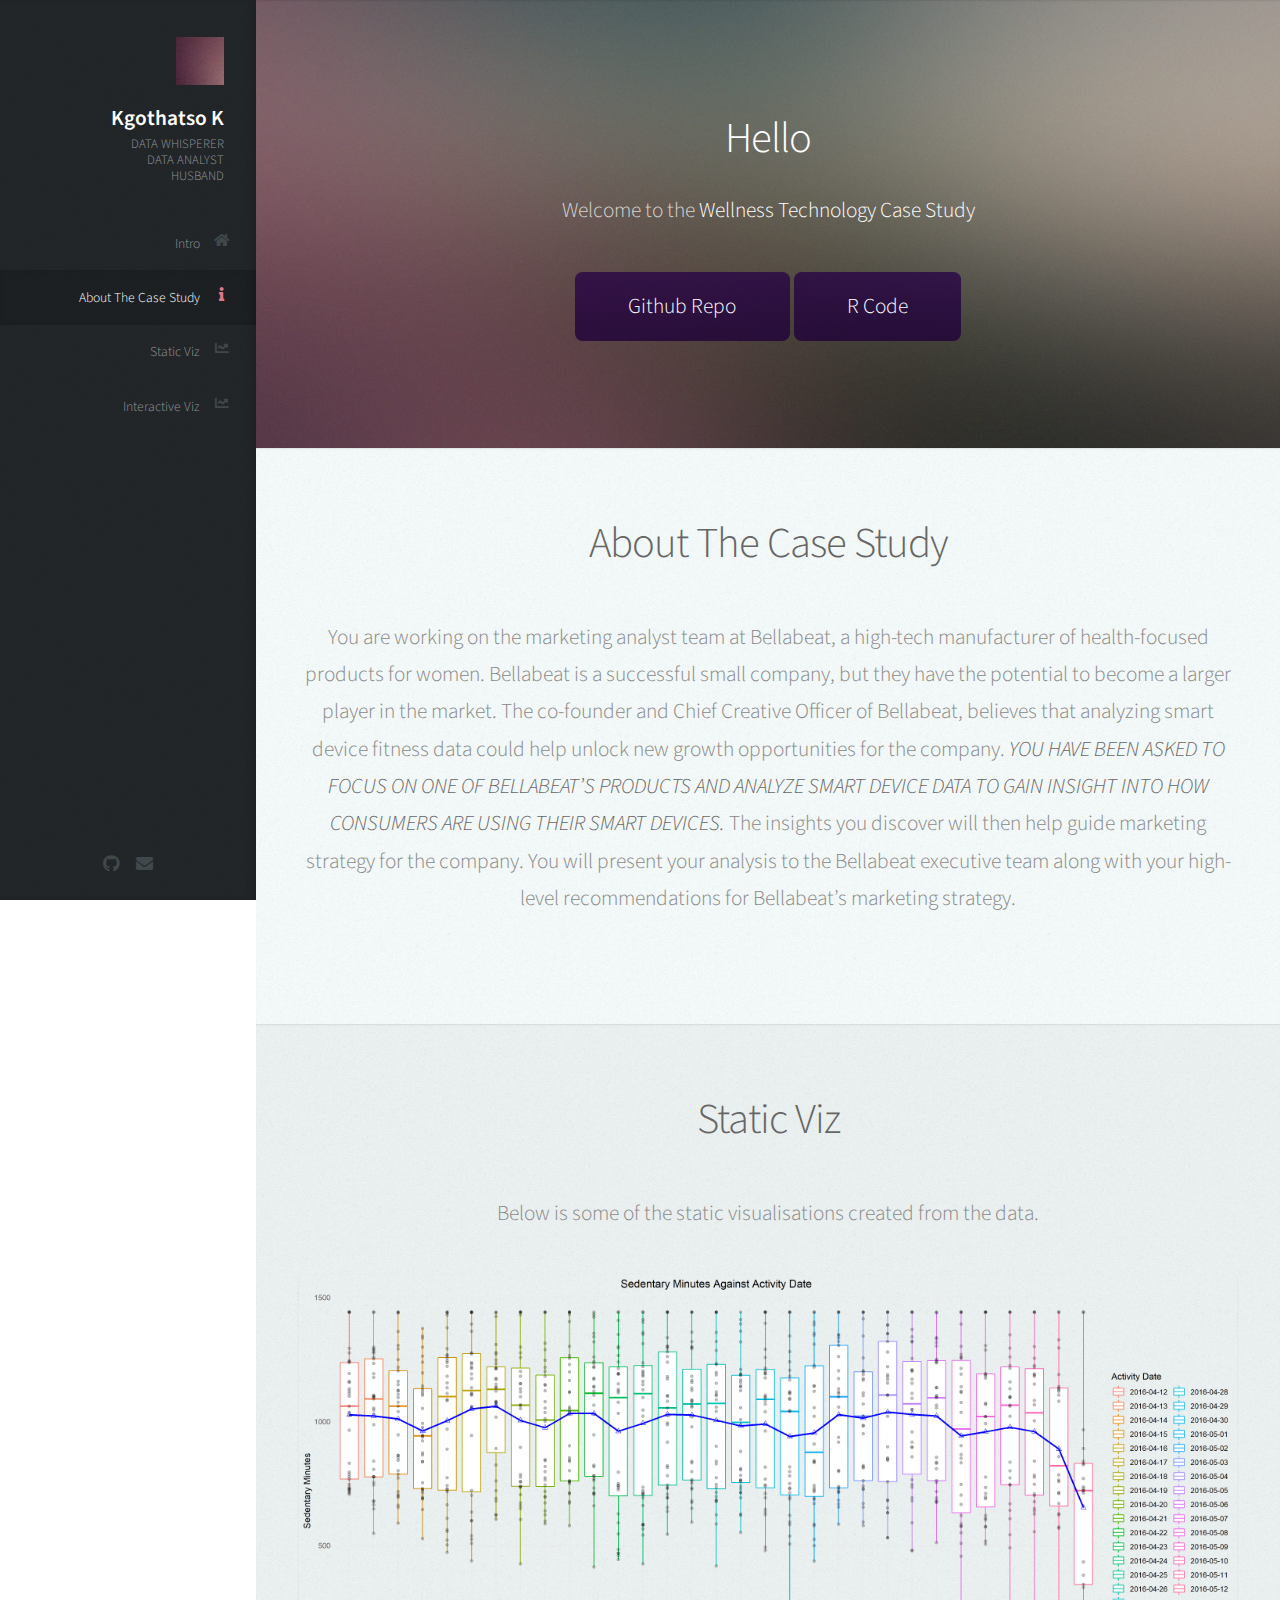
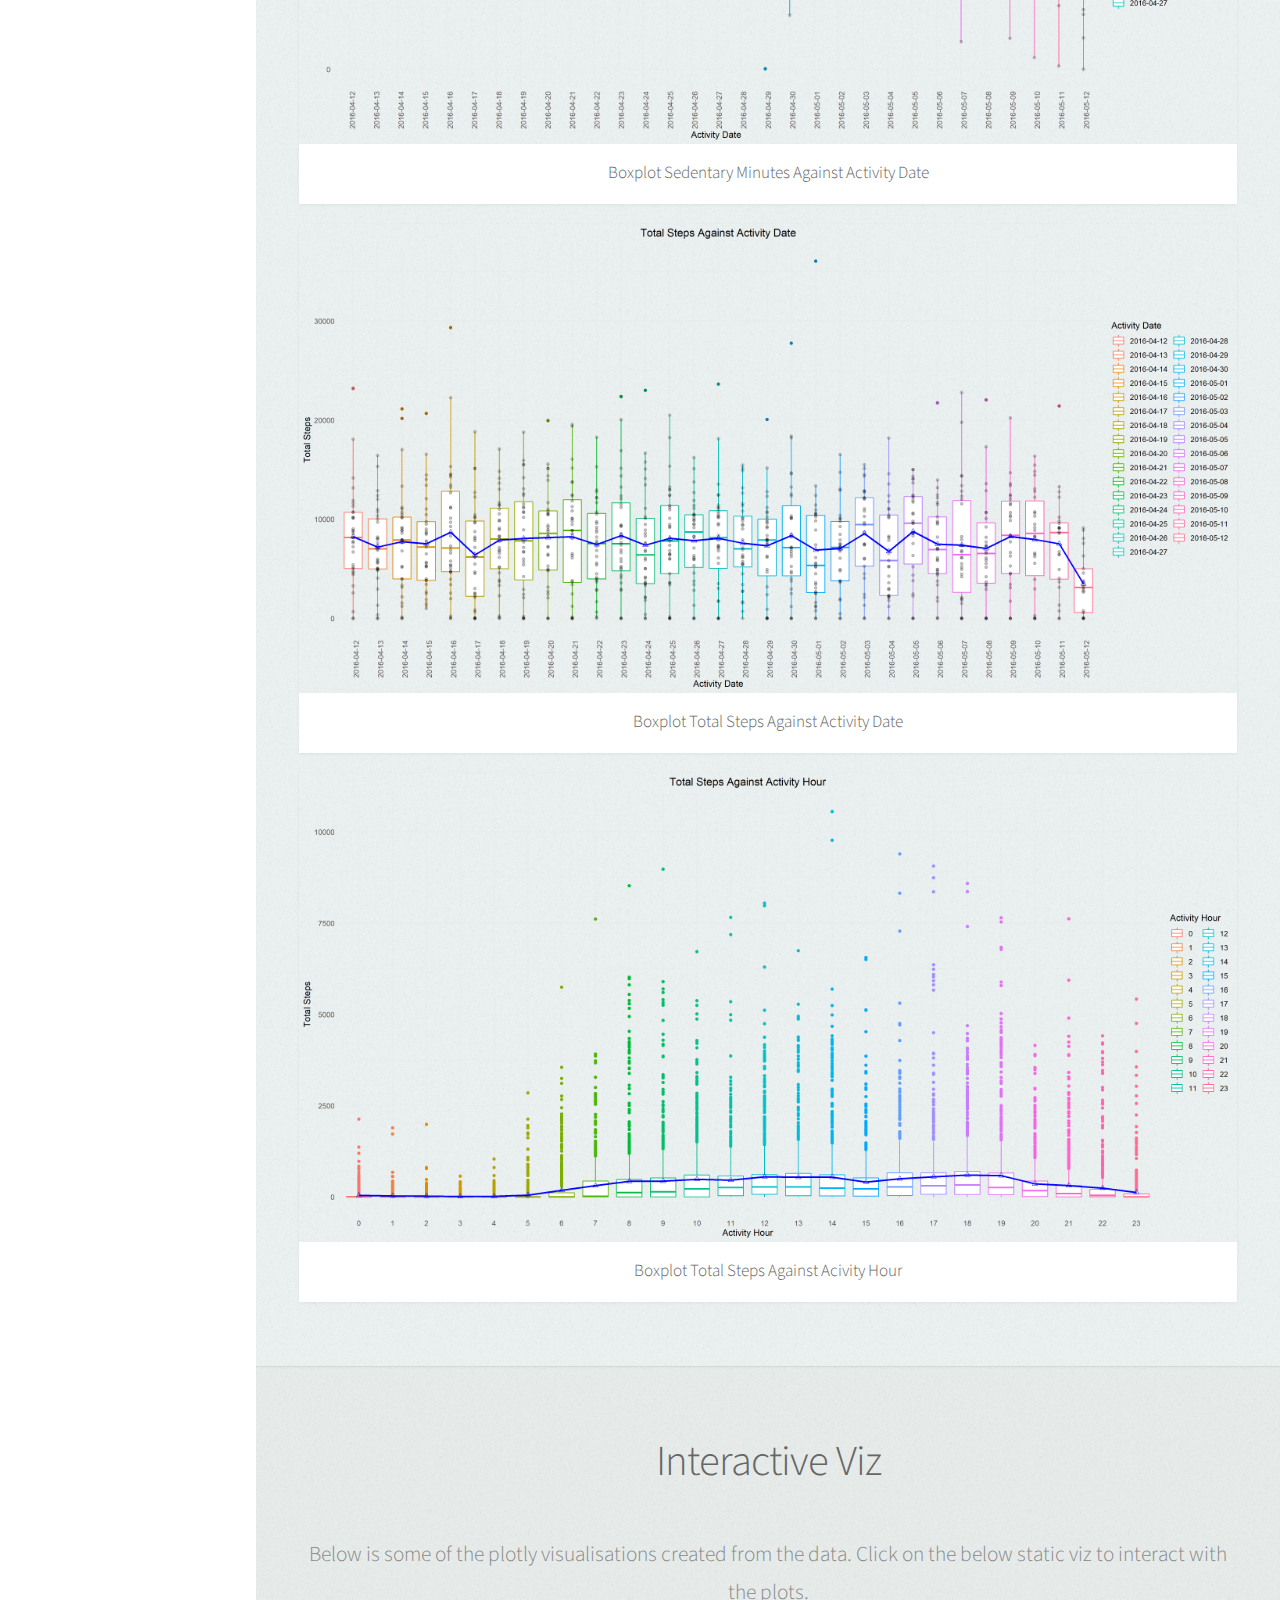
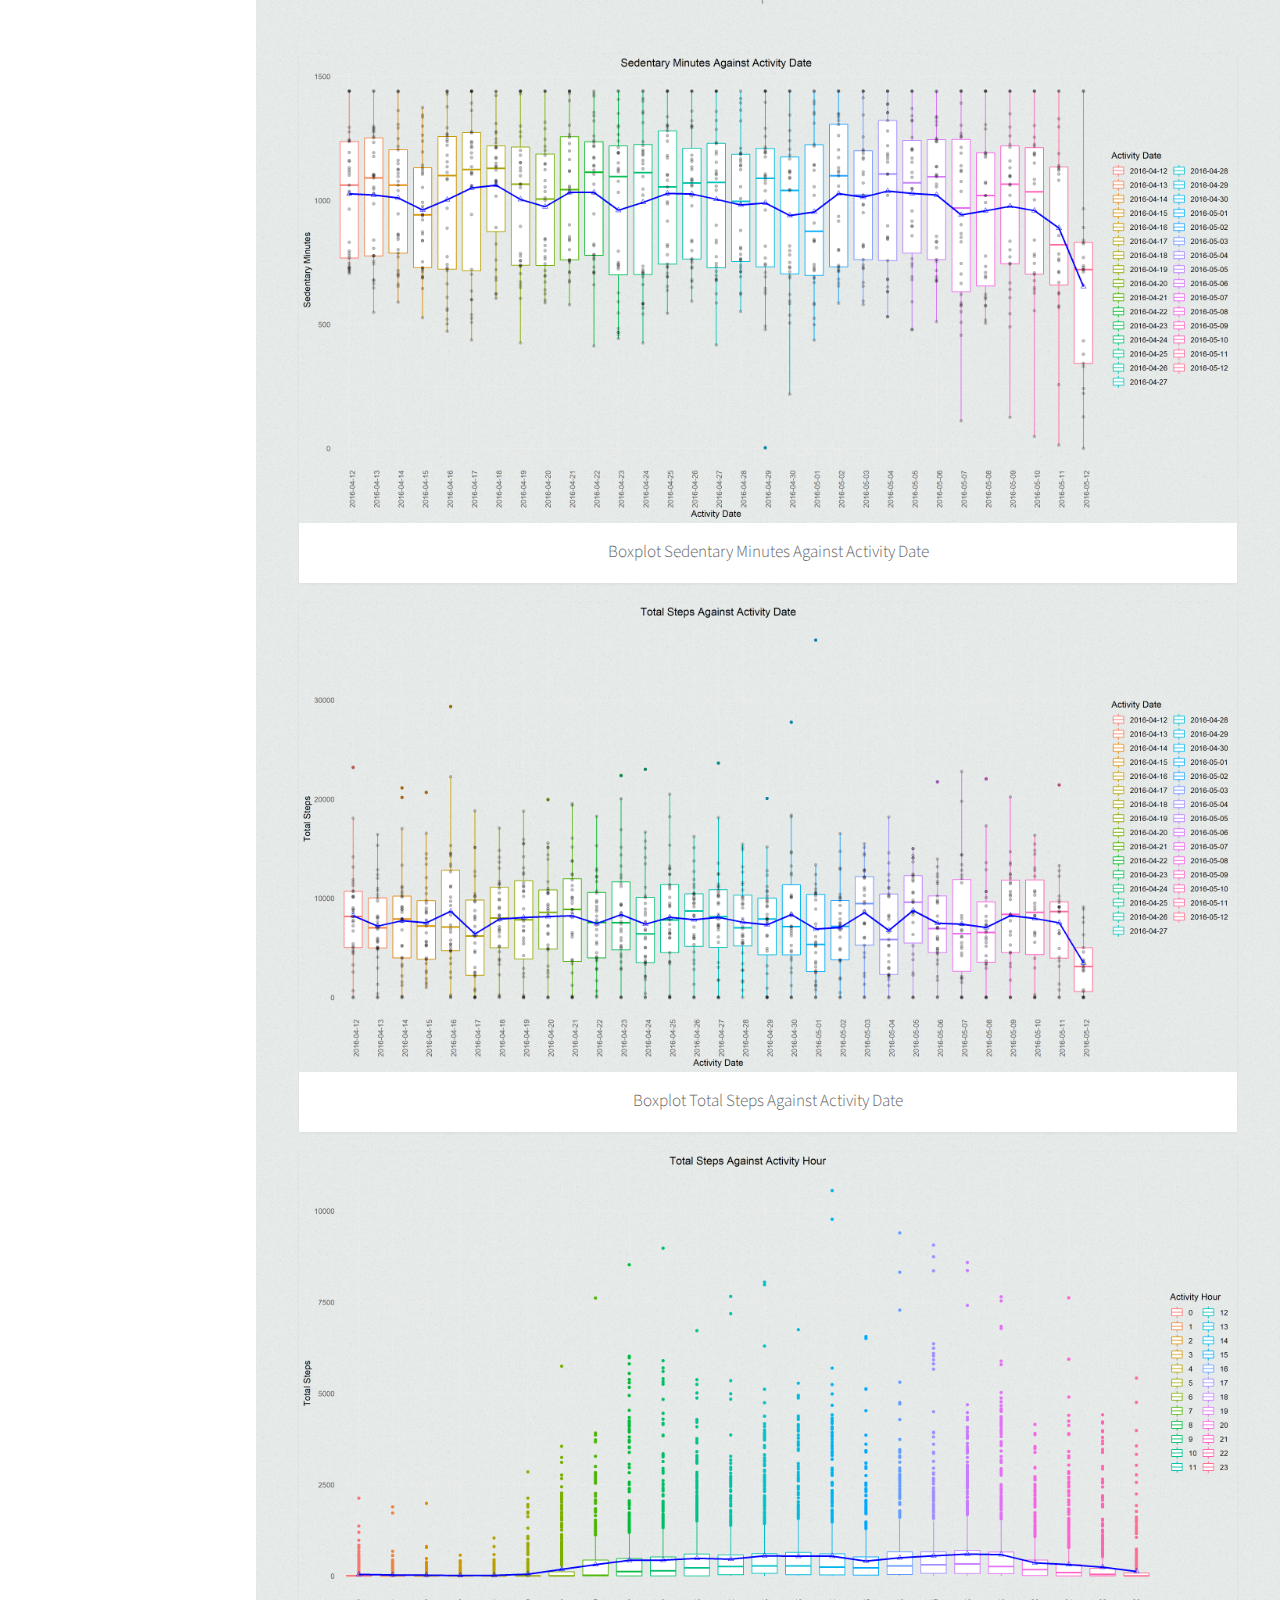
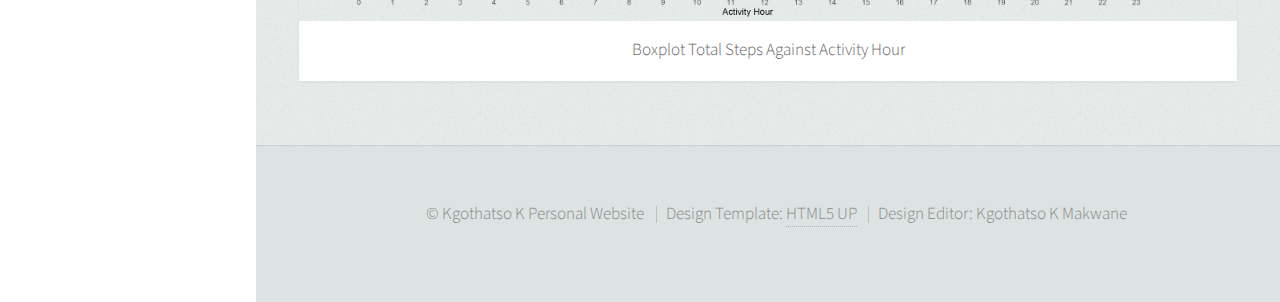
==== wellness_technology.html @ f24b01c1 "Add files via upload" ====
<!DOCTYPE HTML>

<html>
	<head>
		<title>
			Kgothatso K Wellness Technology
		</title>
		<meta charset="utf-8" />
		<meta name="viewport" content="width=device-width, initial-scale=1, user-scalable=no" />
		<link rel="stylesheet" href="assets/css/main.css" />
	</head>
	<body class="is-preload">

		<!-- Header -->
			<div id="header">

				<div class="top">

					<!-- Logo -->
						<div id="logo">
							<span class="image avatar48">
								<img src="images/avatar.jpg" alt="" />
							</span>
							<a href="index.html">
								<h1 id="title">
									Kgothatso K
								</h1>
								<p>
									DATA WHISPERER
									<br />
									DATA ANALYST
									<br />
									HUSBAND
								</p>
							</a>
						</div>

					<!-- Nav -->
						<nav id="nav">
							<ul>
								<li>
									<a href="#top" id="top-link">
										<span class="icon solid fa-home">
											Intro
										</span>
									</a>
								</li>
								<li>
									<a href="#about" id="about-link">
										<span class="icon solid fa-info">
											About The Case Study
										</span>
									</a>
								</li>
								<li>
									<a href="#stat_viz" id="viz1-link">
										<span class="icon solid fa-chart-line">
											Static Viz
										</span>
									</a>
								</li>
								<li>
									<a href="#inter_viz" id="viz2-link">
										<span class="icon solid fa-chart-line">
											Interactive Viz
										</span>
									</a>
								</li>
							</ul>
						</nav>

				</div>

				<div class="bottom">

					<!-- Social Icons -->
						<ul class="icons">
							<li>
								<a href="https://github.com/Kgothatso-K" class="icon brands fa-github">
									<span class="label">
										Github
									</span>
								</a>
							</li>
							<li>
								<a href="mailto:kkmakwane@gmail.com" class="icon solid fa-envelope">
									<span class="label">
										Email
									</span>
								</a>
							</li>
						</ul>

				</div>

			</div>

		<!-- Main -->
			<div id="main">

				<!-- Intro -->
					<section id="top" class="one dark cover">
						<div class="container">

							<header>
								<h2 class="alt">
									<strong>
										Hello
									</strong>
								</h2>
								<p>
									Welcome to the  
									<strong>
										Wellness Technology Case Study
									</strong>
								</p>
							</header>

							<footer>
								<a href="https://github.com/Kgothatso-K/Case-Study-Wellness-Technology" class="button scrolly">
									Github Repo
								</a>
								<a href="https://github.com/Kgothatso-K/Case-Study-Wellness-Technology/blob/main/Wellness%20Technology%20Code.md" class="button scrolly">
									R Code
								</a>
							</footer>

						</div>
					</section>

				<!-- About -->
				<section id="about" class="two">
					<div class="container">

						<header>
							<h2>
								About The Case Study
							</h2>
						</header>

						<p>
							You are working on the marketing analyst team at Bellabeat, a high-tech manufacturer of health-focused products for women. 
							Bellabeat is a successful small company, but they have the potential to become a larger player in the market. 
							The co-founder and Chief Creative Officer of Bellabeat, believes that analyzing smart device fitness data could help unlock new 
							growth opportunities for the company. <b><i>YOU HAVE BEEN ASKED TO FOCUS ON ONE OF BELLABEAT’S PRODUCTS AND ANALYZE SMART DEVICE 
								DATA TO GAIN INSIGHT INTO HOW CONSUMERS ARE USING THEIR SMART DEVICES.</i></b> 
							The insights you discover will then help guide marketing strategy for the company. 
							You will present your analysis to the Bellabeat executive team along with your high-level recommendations for Bellabeat’s 
							marketing strategy.
						</p>

					</div>
				</section>	

				<!-- Static Visualisations -->
					<section id="stat_viz" class="three">
						<div class="container">

							<header>
								<h2>
									Static Viz
								</h2>
							</header>

							<p>
								Below is some of the static visualisations created from the data. 
							</p>

							<div class="list">
								
								<article class="item">
									<a href="https://github.com/Kgothatso-K/Case-Study-Wellness-Technology/blob/main/Boxplot%20Sedentary%20Minutes%20Against%20Acivity%20Date.png" class="image fit">
										<img src="images\wellness_technology\Boxplot Sedentary Minutes Against Acivity Date.png" alt="" />
									</a>
									<header>
										<h3>
											Boxplot Sedentary Minutes Against Activity Date
										</h3>
									</header>
								</article>
								<article class="item">
									<a href="https://github.com/Kgothatso-K/Case-Study-Wellness-Technology/blob/main/Boxplot%20Total%20Steps%20Against%20Acivity%20Date.png" class="image fit">
										<img src="images\wellness_technology\Boxplot Total Steps Against Acivity Date.png" alt="" />
									</a>
									<header>
										<h3>
											Boxplot Total Steps Against Activity Date
										</h3>
									</header>
								</article>
								<article class="item">
									<a href="https://github.com/Kgothatso-K/Case-Study-Wellness-Technology/blob/main/Boxplot%20Total%20Steps%20Against%20Acivity%20Hour.png" class="image fit">
									<img src="images\wellness_technology\Boxplot Total Steps Against Acivity Hour.png" alt="" />
									</a>
									<header>
										<h3>
											Boxplot Total Steps Against Acivity Hour
										</h3>
									</header>
								</article>
							</div>
						</div>
					</section>

				<!-- Interactive Visualisations -->
					<section id="inter_viz" class="four">
						<div class="container">

							<header>
								<h2>
									Interactive Viz
								</h2>
							</header>

							<p>
								Below is some of the plotly visualisations created from the data. Click on the below static viz to interact with the plots.
							</p>

							<div class="list">
								<article class="item">
									<a href="images\wellness_technology\Boxplot Sedentary Minutes Against Activity Date.html" class="image fit">
										<img src="images\wellness_technology\Boxplot Sedentary Minutes Against Acivity Date.png" alt="" />
									</a>
									<header>
										<h3>
											Boxplot Sedentary Minutes Against Activity Date
										</h3>
									</header>
								</article>
								<article class="item">
									<a href="images\wellness_technology\Boxplot Total Steps Against Activity Date.html" class="image fit">
										<img src="images\wellness_technology\Boxplot Total Steps Against Acivity Date.png" alt="" />
									</a>
									<header>
										<h3>
											Boxplot Total Steps Against Activity Date
										</h3>
									</header>
								</article>
								<article class="item">
									<a href="images\wellness_technology\Boxplot Total Steps Against Activity Hour.html" class="image fit">
										<img src="images\wellness_technology\Boxplot Total Steps Against Acivity Hour.png" alt="" />
									</a>
									<header>
										<h3>
											Boxplot Total Steps Against Activity Hour
										</h3>
									</header>
								</article>
							</div>
						</div>
					</section>
			</div>

		<!-- Footer -->
			<div id="footer">

				<!-- Copyright -->
					<ul class="copyright">
						<li>
							&copy; Kgothatso K Personal Website
						</li>
						<li>
							Design Template: 
							<a href="https://html5up.net">HTML5 UP
							</a>
						</li>
						<li>
							Design Editor: Kgothatso K Makwane
						</li>
					</ul>

			</div>

		<!-- Scripts -->
			<script src="assets/js/jquery.min.js"></script>
			<script src="assets/js/jquery.scrolly.min.js"></script>
			<script src="assets/js/jquery.scrollex.min.js"></script>
			<script src="assets/js/browser.min.js"></script>
			<script src="assets/js/breakpoints.min.js"></script>
			<script src="assets/js/util.js"></script>
			<script src="assets/js/main.js"></script>

	</body>
</html>
---- assets/css/main.css ----
@import url("fontawesome-all.min.css");
@import url("https://fonts.googleapis.com/css?family=Source+Sans+Pro:300,300italic,400,600");

/*
	Prologue by HTML5 UP
	html5up.net | @ajlkn
	Free for personal and commercial use under the CCA 3.0 license (html5up.net/license)
*/

html, body, div, span, applet, object,
iframe, h1, h2, h3, h4, h5, h6, p, blockquote,
pre, a, abbr, acronym, address, big, cite,
code, del, dfn, em, img, ins, kbd, q, s, samp,
small, strike, strong, sub, sup, tt, var, b,
u, i, center, dl, dt, dd, ol, ul, li, fieldset,
form, label, legend, table, caption, tbody,
tfoot, thead, tr, th, td, article, aside,
canvas, details, embed, figure, figcaption,
footer, header, hgroup, menu, nav, output, ruby,
section, summary, time, mark, audio, video {
	margin: 0;
	padding: 0;
	border: 0;
	font-size: 100%;
	font: inherit;
	vertical-align: baseline;}

article, aside, details, figcaption, figure,
footer, header, hgroup, menu, nav, section {
	display: block;}

body {
	line-height: 1;
}

ol, ul {
	list-style: none;
}

blockquote, q {
	quotes: none;
}

	blockquote:before, blockquote:after, q:before, q:after {
		content: '';
		content: none;
	}

table {
	border-collapse: collapse;
	border-spacing: 0;
}

body {
	-webkit-text-size-adjust: none;
}

mark {
	background-color: transparent;
	color: inherit;
}

input::-moz-focus-inner {
	border: 0;
	padding: 0;
}

input, select, textarea {
	-moz-appearance: none;
	-webkit-appearance: none;
	-ms-appearance: none;
	appearance: none;
}

/* Basic */

	html {
		box-sizing: border-box;
	}

	*, *:before, *:after {
		box-sizing: inherit;
	}

	body {
		background: #fff;
		font-family: 'Source Sans Pro', sans-serif;
		font-size: 19pt;
		font-weight: 300;
		line-height: 1.75em;
		color: #888;
	}

		body.is-preload *, body.is-preload *:before, body.is-preload *:after {
			-moz-animation: none !important;
			-webkit-animation: none !important;
			-ms-animation: none !important;
			animation: none !important;
			-moz-transition: none !important;
			-webkit-transition: none !important;
			-ms-transition: none !important;
			transition: none !important;
		}

	input, textarea, select {
		font-family: 'Source Sans Pro', sans-serif;
		font-size: 19pt;
		font-weight: 300;
		line-height: 1.75em;
		color: #888;
	}

	h1, h2, h3, h4, h5, h6 {
		font-weight: 300;
		color: #666;
		line-height: 1.5em;
	}

	h1 a, h2 a, h3 a, h4 a, h5 a, h6 a {
		color: inherit;
		text-decoration: none;
	}

		h1 a strong, h2 a strong, h3 a strong, h4 a strong, h5 a strong, h6 a strong {
			color: #333;
		}

	h2 {
		font-size: 2em;
		letter-spacing: -1px;
	}

		h2.alt {
			color: #888;
		}

			h2.alt strong {
				color: #666;
			}

	h3 {
		font-size: 1.5em;
	}

	header {
		margin: 0 0 2em 0;
	}

		header > p {
			margin: 1em 0 0 0;
		}

	footer {
		margin: 2em 0 0 0;
	}

	strong, b {
		font-weight: 300;
		color: #666;
	}

	em, i {
		font-style: italic;
	}

	a {
		text-decoration: none;
		color: inherit;
		border-bottom: dotted 1px rgba(128, 128, 128, 0.5);
		-moz-transition: color 0.35s ease-in-out, border-bottom-color 0.35s ease-in-out;
		-webkit-transition: color 0.35s ease-in-out, border-bottom-color 0.35s ease-in-out;
		-ms-transition: color 0.35s ease-in-out, border-bottom-color 0.35s ease-in-out;
		transition: color 0.35s ease-in-out, border-bottom-color 0.35s ease-in-out;
		outline: 0;
	}

		a:hover {
			color: #E27689;
			border-bottom-color: rgba(255, 255, 255, 0);
		}

	sub {
		position: relative;
		top: 0.5em;
		font-size: 0.8em;
	}

	sup {
		position: relative;
		top: -0.5em;
		font-size: 0.8em;
	}

	hr {
		border: 0;
		border-top: solid 1px #ddd;
	}

	blockquote {
		border-left: solid 0.5em #ddd;
		padding: 1em 0 1em 2em;
		font-style: italic;
	}

	p, ul, ol, dl, table {
		margin-bottom: 2em;
	}

	br.clear {
		clear: both;
	}

/* Container */

	.container {
		margin: 0 auto;
		max-width: 100%;
		width: 1400px;
	}

		@media screen and (min-width: 961px) and (max-width: 1880px) {

			.container {
				width: 1200px;
			}

		}

		@media screen and (min-width: 961px) and (max-width: 1620px) {

			.container {
				width: 960px;
			}

		}

		@media screen and (min-width: 961px) and (max-width: 1320px) {

			.container {
				width: 100%;
			}

		}

		@media screen and (max-width: 960px) {

			.container {
				width: 100%;
			}

		}

		@media screen and (max-width: 736px) {

			.container {
				width: 100%;
			}

		}

/* Row */

	.row {
		display: flex;
		flex-wrap: wrap;
		box-sizing: border-box;
		align-items: stretch;
	}

		.row > * {
			box-sizing: border-box;
		}

		.row.gtr-uniform > * > :last-child {
			margin-bottom: 0;
		}

		.row.aln-left {
			justify-content: flex-start;
		}

		.row.aln-center {
			justify-content: center;
		}

		.row.aln-right {
			justify-content: flex-end;
		}

		.row.aln-top {
			align-items: flex-start;
		}

		.row.aln-middle {
			align-items: center;
		}

		.row.aln-bottom {
			align-items: flex-end;
		}

		.row > .imp {
			order: -1;
		}

		.row > .col-1 {
			width: 8.33333%;
		}

		.row > .off-1 {
			margin-left: 8.33333%;
		}

		.row > .col-2 {
			width: 16.66667%;
		}

		.row > .off-2 {
			margin-left: 16.66667%;
		}

		.row > .col-3 {
			width: 25%;
		}

		.row > .off-3 {
			margin-left: 25%;
		}

		.row > .col-4 {
			width: 33.33333%;
		}

		.row > .off-4 {
			margin-left: 33.33333%;
		}

		.row > .col-5 {
			width: 41.66667%;
		}

		.row > .off-5 {
			margin-left: 41.66667%;
		}

		.row > .col-6 {
			width: 50%;
		}

		.row > .off-6 {
			margin-left: 50%;
		}

		.row > .col-7 {
			width: 58.33333%;
		}

		.row > .off-7 {
			margin-left: 58.33333%;
		}

		.row > .col-8 {
			width: 66.66667%;
		}

		.row > .off-8 {
			margin-left: 66.66667%;
		}

		.row > .col-9 {
			width: 75%;
		}

		.row > .off-9 {
			margin-left: 75%;
		}

		.row > .col-10 {
			width: 83.33333%;
		}

		.row > .off-10 {
			margin-left: 83.33333%;
		}

		.row > .col-11 {
			width: 91.66667%;
		}

		.row > .off-11 {
			margin-left: 91.66667%;
		}

		.row > .col-12 {
			width: 100%;
		}

		.row > .off-12 {
			margin-left: 100%;
		}

		.row.gtr-0 {
			margin-top: 0px;
			margin-left: 0px;
		}

			.row.gtr-0 > * {
				padding: 0px 0 0 0px;
			}

			.row.gtr-0.gtr-uniform {
				margin-top: 0px;
			}

				.row.gtr-0.gtr-uniform > * {
					padding-top: 0px;
				}

		.row.gtr-25 {
			margin-top: -10px;
			margin-left: -10px;
		}

			.row.gtr-25 > * {
				padding: 10px 0 0 10px;
			}

			.row.gtr-25.gtr-uniform {
				margin-top: -10px;
			}

				.row.gtr-25.gtr-uniform > * {
					padding-top: 10px;
				}

		.row.gtr-50 {
			margin-top: -20px;
			margin-left: -20px;
		}

			.row.gtr-50 > * {
				padding: 20px 0 0 20px;
			}

			.row.gtr-50.gtr-uniform {
				margin-top: -20px;
			}

				.row.gtr-50.gtr-uniform > * {
					padding-top: 20px;
				}

		.row {
			margin-top: -40px;
			margin-left: -40px;
		}

			.row > * {
				padding: 40px 0 0 40px;
			}

			.row.gtr-uniform {
				margin-top: -40px;
			}

				.row.gtr-uniform > * {
					padding-top: 40px;
				}

		.row.gtr-150 {
			margin-top: -60px;
			margin-left: -60px;
		}

			.row.gtr-150 > * {
				padding: 60px 0 0 60px;
			}

			.row.gtr-150.gtr-uniform {
				margin-top: -60px;
			}

				.row.gtr-150.gtr-uniform > * {
					padding-top: 60px;
				}

		.row.gtr-200 {
			margin-top: -80px;
			margin-left: -80px;
		}

			.row.gtr-200 > * {
				padding: 80px 0 0 80px;
			}

			.row.gtr-200.gtr-uniform {
				margin-top: -80px;
			}

				.row.gtr-200.gtr-uniform > * {
					padding-top: 80px;
				}

		@media screen and (min-width: 961px) and (max-width: 1880px) {

			.row {
				display: flex;
				flex-wrap: wrap;
				box-sizing: border-box;
				align-items: stretch;
			}

				.row > * {
					box-sizing: border-box;
				}

				.row.gtr-uniform > * > :last-child {
					margin-bottom: 0;
				}

				.row.aln-left {
					justify-content: flex-start;
				}

				.row.aln-center {
					justify-content: center;
				}

				.row.aln-right {
					justify-content: flex-end;
				}

				.row.aln-top {
					align-items: flex-start;
				}

				.row.aln-middle {
					align-items: center;
				}

				.row.aln-bottom {
					align-items: flex-end;
				}

				.row > .imp-wide {
					order: -1;
				}

				.row > .col-1-wide {
					width: 8.33333%;
				}

				.row > .off-1-wide {
					margin-left: 8.33333%;
				}

				.row > .col-2-wide {
					width: 16.66667%;
				}

				.row > .off-2-wide {
					margin-left: 16.66667%;
				}

				.row > .col-3-wide {
					width: 25%;
				}

				.row > .off-3-wide {
					margin-left: 25%;
				}

				.row > .col-4-wide {
					width: 33.33333%;
				}

				.row > .off-4-wide {
					margin-left: 33.33333%;
				}

				.row > .col-5-wide {
					width: 41.66667%;
				}

				.row > .off-5-wide {
					margin-left: 41.66667%;
				}

				.row > .col-6-wide {
					width: 50%;
				}

				.row > .off-6-wide {
					margin-left: 50%;
				}

				.row > .col-7-wide {
					width: 58.33333%;
				}

				.row > .off-7-wide {
					margin-left: 58.33333%;
				}

				.row > .col-8-wide {
					width: 66.66667%;
				}

				.row > .off-8-wide {
					margin-left: 66.66667%;
				}

				.row > .col-9-wide {
					width: 75%;
				}

				.row > .off-9-wide {
					margin-left: 75%;
				}

				.row > .col-10-wide {
					width: 83.33333%;
				}

				.row > .off-10-wide {
					margin-left: 83.33333%;
				}

				.row > .col-11-wide {
					width: 91.66667%;
				}

				.row > .off-11-wide {
					margin-left: 91.66667%;
				}

				.row > .col-12-wide {
					width: 100%;
				}

				.row > .off-12-wide {
					margin-left: 100%;
				}

				.row.gtr-0 {
					margin-top: 0px;
					margin-left: 0px;
				}

					.row.gtr-0 > * {
						padding: 0px 0 0 0px;
					}

					.row.gtr-0.gtr-uniform {
						margin-top: 0px;
					}

						.row.gtr-0.gtr-uniform > * {
							padding-top: 0px;
						}

				.row.gtr-25 {
					margin-top: -10px;
					margin-left: -10px;
				}

					.row.gtr-25 > * {
						padding: 10px 0 0 10px;
					}

					.row.gtr-25.gtr-uniform {
						margin-top: -10px;
					}

						.row.gtr-25.gtr-uniform > * {
							padding-top: 10px;
						}

				.row.gtr-50 {
					margin-top: -20px;
					margin-left: -20px;
				}

					.row.gtr-50 > * {
						padding: 20px 0 0 20px;
					}

					.row.gtr-50.gtr-uniform {
						margin-top: -20px;
					}

						.row.gtr-50.gtr-uniform > * {
							padding-top: 20px;
						}

				.row {
					margin-top: -40px;
					margin-left: -40px;
				}

					.row > * {
						padding: 40px 0 0 40px;
					}

					.row.gtr-uniform {
						margin-top: -40px;
					}

						.row.gtr-uniform > * {
							padding-top: 40px;
						}

				.row.gtr-150 {
					margin-top: -60px;
					margin-left: -60px;
				}

					.row.gtr-150 > * {
						padding: 60px 0 0 60px;
					}

					.row.gtr-150.gtr-uniform {
						margin-top: -60px;
					}

						.row.gtr-150.gtr-uniform > * {
							padding-top: 60px;
						}

				.row.gtr-200 {
					margin-top: -80px;
					margin-left: -80px;
				}

					.row.gtr-200 > * {
						padding: 80px 0 0 80px;
					}

					.row.gtr-200.gtr-uniform {
						margin-top: -80px;
					}

						.row.gtr-200.gtr-uniform > * {
							padding-top: 80px;
						}

		}

		@media screen and (min-width: 961px) and (max-width: 1620px) {

			.row {
				display: flex;
				flex-wrap: wrap;
				box-sizing: border-box;
				align-items: stretch;
			}

				.row > * {
					box-sizing: border-box;
				}

				.row.gtr-uniform > * > :last-child {
					margin-bottom: 0;
				}

				.row.aln-left {
					justify-content: flex-start;
				}

				.row.aln-center {
					justify-content: center;
				}

				.row.aln-right {
					justify-content: flex-end;
				}

				.row.aln-top {
					align-items: flex-start;
				}

				.row.aln-middle {
					align-items: center;
				}

				.row.aln-bottom {
					align-items: flex-end;
				}

				.row > .imp-normal {
					order: -1;
				}

				.row > .col-1-normal {
					width: 8.33333%;
				}

				.row > .off-1-normal {
					margin-left: 8.33333%;
				}

				.row > .col-2-normal {
					width: 16.66667%;
				}

				.row > .off-2-normal {
					margin-left: 16.66667%;
				}

				.row > .col-3-normal {
					width: 25%;
				}

				.row > .off-3-normal {
					margin-left: 25%;
				}

				.row > .col-4-normal {
					width: 33.33333%;
				}

				.row > .off-4-normal {
					margin-left: 33.33333%;
				}

				.row > .col-5-normal {
					width: 41.66667%;
				}

				.row > .off-5-normal {
					margin-left: 41.66667%;
				}

				.row > .col-6-normal {
					width: 50%;
				}

				.row > .off-6-normal {
					margin-left: 50%;
				}

				.row > .col-7-normal {
					width: 58.33333%;
				}

				.row > .off-7-normal {
					margin-left: 58.33333%;
				}

				.row > .col-8-normal {
					width: 66.66667%;
				}

				.row > .off-8-normal {
					margin-left: 66.66667%;
				}

				.row > .col-9-normal {
					width: 75%;
				}

				.row > .off-9-normal {
					margin-left: 75%;
				}

				.row > .col-10-normal {
					width: 83.33333%;
				}

				.row > .off-10-normal {
					margin-left: 83.33333%;
				}

				.row > .col-11-normal {
					width: 91.66667%;
				}

				.row > .off-11-normal {
					margin-left: 91.66667%;
				}

				.row > .col-12-normal {
					width: 100%;
				}

				.row > .off-12-normal {
					margin-left: 100%;
				}

				.row.gtr-0 {
					margin-top: 0px;
					margin-left: 0px;
				}

					.row.gtr-0 > * {
						padding: 0px 0 0 0px;
					}

					.row.gtr-0.gtr-uniform {
						margin-top: 0px;
					}

						.row.gtr-0.gtr-uniform > * {
							padding-top: 0px;
						}

				.row.gtr-25 {
					margin-top: -10px;
					margin-left: -10px;
				}

					.row.gtr-25 > * {
						padding: 10px 0 0 10px;
					}

					.row.gtr-25.gtr-uniform {
						margin-top: -10px;
					}

						.row.gtr-25.gtr-uniform > * {
							padding-top: 10px;
						}

				.row.gtr-50 {
					margin-top: -20px;
					margin-left: -20px;
				}

					.row.gtr-50 > * {
						padding: 20px 0 0 20px;
					}

					.row.gtr-50.gtr-uniform {
						margin-top: -20px;
					}

						.row.gtr-50.gtr-uniform > * {
							padding-top: 20px;
						}

				.row {
					margin-top: -40px;
					margin-left: -40px;
				}

					.row > * {
						padding: 40px 0 0 40px;
					}

					.row.gtr-uniform {
						margin-top: -40px;
					}

						.row.gtr-uniform > * {
							padding-top: 40px;
						}

				.row.gtr-150 {
					margin-top: -60px;
					margin-left: -60px;
				}

					.row.gtr-150 > * {
						padding: 60px 0 0 60px;
					}

					.row.gtr-150.gtr-uniform {
						margin-top: -60px;
					}

						.row.gtr-150.gtr-uniform > * {
							padding-top: 60px;
						}

				.row.gtr-200 {
					margin-top: -80px;
					margin-left: -80px;
				}

					.row.gtr-200 > * {
						padding: 80px 0 0 80px;
					}

					.row.gtr-200.gtr-uniform {
						margin-top: -80px;
					}

						.row.gtr-200.gtr-uniform > * {
							padding-top: 80px;
						}

		}

		@media screen and (min-width: 961px) and (max-width: 1320px) {

			.row {
				display: flex;
				flex-wrap: wrap;
				box-sizing: border-box;
				align-items: stretch;
			}

				.row > * {
					box-sizing: border-box;
				}

				.row.gtr-uniform > * > :last-child {
					margin-bottom: 0;
				}

				.row.aln-left {
					justify-content: flex-start;
				}

				.row.aln-center {
					justify-content: center;
				}

				.row.aln-right {
					justify-content: flex-end;
				}

				.row.aln-top {
					align-items: flex-start;
				}

				.row.aln-middle {
					align-items: center;
				}

				.row.aln-bottom {
					align-items: flex-end;
				}

				.row > .imp-narrow {
					order: -1;
				}

				.row > .col-1-narrow {
					width: 8.33333%;
				}

				.row > .off-1-narrow {
					margin-left: 8.33333%;
				}

				.row > .col-2-narrow {
					width: 16.66667%;
				}

				.row > .off-2-narrow {
					margin-left: 16.66667%;
				}

				.row > .col-3-narrow {
					width: 25%;
				}

				.row > .off-3-narrow {
					margin-left: 25%;
				}

				.row > .col-4-narrow {
					width: 33.33333%;
				}

				.row > .off-4-narrow {
					margin-left: 33.33333%;
				}

				.row > .col-5-narrow {
					width: 41.66667%;
				}

				.row > .off-5-narrow {
					margin-left: 41.66667%;
				}

				.row > .col-6-narrow {
					width: 50%;
				}

				.row > .off-6-narrow {
					margin-left: 50%;
				}

				.row > .col-7-narrow {
					width: 58.33333%;
				}

				.row > .off-7-narrow {
					margin-left: 58.33333%;
				}

				.row > .col-8-narrow {
					width: 66.66667%;
				}

				.row > .off-8-narrow {
					margin-left: 66.66667%;
				}

				.row > .col-9-narrow {
					width: 75%;
				}

				.row > .off-9-narrow {
					margin-left: 75%;
				}

				.row > .col-10-narrow {
					width: 83.33333%;
				}

				.row > .off-10-narrow {
					margin-left: 83.33333%;
				}

				.row > .col-11-narrow {
					width: 91.66667%;
				}

				.row > .off-11-narrow {
					margin-left: 91.66667%;
				}

				.row > .col-12-narrow {
					width: 100%;
				}

				.row > .off-12-narrow {
					margin-left: 100%;
				}

				.row.gtr-0 {
					margin-top: 0px;
					margin-left: 0px;
				}

					.row.gtr-0 > * {
						padding: 0px 0 0 0px;
					}

					.row.gtr-0.gtr-uniform {
						margin-top: 0px;
					}

						.row.gtr-0.gtr-uniform > * {
							padding-top: 0px;
						}

				.row.gtr-25 {
					margin-top: -5px;
					margin-left: -5px;
				}

					.row.gtr-25 > * {
						padding: 5px 0 0 5px;
					}

					.row.gtr-25.gtr-uniform {
						margin-top: -5px;
					}

						.row.gtr-25.gtr-uniform > * {
							padding-top: 5px;
						}

				.row.gtr-50 {
					margin-top: -10px;
					margin-left: -10px;
				}

					.row.gtr-50 > * {
						padding: 10px 0 0 10px;
					}

					.row.gtr-50.gtr-uniform {
						margin-top: -10px;
					}

						.row.gtr-50.gtr-uniform > * {
							padding-top: 10px;
						}

				.row {
					margin-top: -20px;
					margin-left: -20px;
				}

					.row > * {
						padding: 20px 0 0 20px;
					}

					.row.gtr-uniform {
						margin-top: -20px;
					}

						.row.gtr-uniform > * {
							padding-top: 20px;
						}

				.row.gtr-150 {
					margin-top: -30px;
					margin-left: -30px;
				}

					.row.gtr-150 > * {
						padding: 30px 0 0 30px;
					}

					.row.gtr-150.gtr-uniform {
						margin-top: -30px;
					}

						.row.gtr-150.gtr-uniform > * {
							padding-top: 30px;
						}

				.row.gtr-200 {
					margin-top: -40px;
					margin-left: -40px;
				}

					.row.gtr-200 > * {
						padding: 40px 0 0 40px;
					}

					.row.gtr-200.gtr-uniform {
						margin-top: -40px;
					}

						.row.gtr-200.gtr-uniform > * {
							padding-top: 40px;
						}

		}

		@media screen and (max-width: 960px) {

			.row {
				display: flex;
				flex-wrap: wrap;
				box-sizing: border-box;
				align-items: stretch;
			}

				.row > * {
					box-sizing: border-box;
				}

				.row.gtr-uniform > * > :last-child {
					margin-bottom: 0;
				}

				.row.aln-left {
					justify-content: flex-start;
				}

				.row.aln-center {
					justify-content: center;
				}

				.row.aln-right {
					justify-content: flex-end;
				}

				.row.aln-top {
					align-items: flex-start;
				}

				.row.aln-middle {
					align-items: center;
				}

				.row.aln-bottom {
					align-items: flex-end;
				}

				.row > .imp-narrower {
					order: -1;
				}

				.row > .col-1-narrower {
					width: 8.33333%;
				}

				.row > .off-1-narrower {
					margin-left: 8.33333%;
				}

				.row > .col-2-narrower {
					width: 16.66667%;
				}

				.row > .off-2-narrower {
					margin-left: 16.66667%;
				}

				.row > .col-3-narrower {
					width: 25%;
				}

				.row > .off-3-narrower {
					margin-left: 25%;
				}

				.row > .col-4-narrower {
					width: 33.33333%;
				}

				.row > .off-4-narrower {
					margin-left: 33.33333%;
				}

				.row > .col-5-narrower {
					width: 41.66667%;
				}

				.row > .off-5-narrower {
					margin-left: 41.66667%;
				}

				.row > .col-6-narrower {
					width: 50%;
				}

				.row > .off-6-narrower {
					margin-left: 50%;
				}

				.row > .col-7-narrower {
					width: 58.33333%;
				}

				.row > .off-7-narrower {
					margin-left: 58.33333%;
				}

				.row > .col-8-narrower {
					width: 66.66667%;
				}

				.row > .off-8-narrower {
					margin-left: 66.66667%;
				}

				.row > .col-9-narrower {
					width: 75%;
				}

				.row > .off-9-narrower {
					margin-left: 75%;
				}

				.row > .col-10-narrower {
					width: 83.33333%;
				}

				.row > .off-10-narrower {
					margin-left: 83.33333%;
				}

				.row > .col-11-narrower {
					width: 91.66667%;
				}

				.row > .off-11-narrower {
					margin-left: 91.66667%;
				}

				.row > .col-12-narrower {
					width: 100%;
				}

				.row > .off-12-narrower {
					margin-left: 100%;
				}

				.row.gtr-0 {
					margin-top: 0px;
					margin-left: 0px;
				}

					.row.gtr-0 > * {
						padding: 0px 0 0 0px;
					}

					.row.gtr-0.gtr-uniform {
						margin-top: 0px;
					}

						.row.gtr-0.gtr-uniform > * {
							padding-top: 0px;
						}

				.row.gtr-25 {
					margin-top: -5px;
					margin-left: -5px;
				}

					.row.gtr-25 > * {
						padding: 5px 0 0 5px;
					}

					.row.gtr-25.gtr-uniform {
						margin-top: -5px;
					}

						.row.gtr-25.gtr-uniform > * {
							padding-top: 5px;
						}

				.row.gtr-50 {
					margin-top: -10px;
					margin-left: -10px;
				}

					.row.gtr-50 > * {
						padding: 10px 0 0 10px;
					}

					.row.gtr-50.gtr-uniform {
						margin-top: -10px;
					}

						.row.gtr-50.gtr-uniform > * {
							padding-top: 10px;
						}

				.row {
					margin-top: -20px;
					margin-left: -20px;
				}

					.row > * {
						padding: 20px 0 0 20px;
					}

					.row.gtr-uniform {
						margin-top: -20px;
					}

						.row.gtr-uniform > * {
							padding-top: 20px;
						}

				.row.gtr-150 {
					margin-top: -30px;
					margin-left: -30px;
				}

					.row.gtr-150 > * {
						padding: 30px 0 0 30px;
					}

					.row.gtr-150.gtr-uniform {
						margin-top: -30px;
					}

						.row.gtr-150.gtr-uniform > * {
							padding-top: 30px;
						}

				.row.gtr-200 {
					margin-top: -40px;
					margin-left: -40px;
				}

					.row.gtr-200 > * {
						padding: 40px 0 0 40px;
					}

					.row.gtr-200.gtr-uniform {
						margin-top: -40px;
					}

						.row.gtr-200.gtr-uniform > * {
							padding-top: 40px;
						}

		}

		@media screen and (max-width: 736px) {

			.row {
				display: flex;
				flex-wrap: wrap;
				box-sizing: border-box;
				align-items: stretch;
			}

				.row > * {
					box-sizing: border-box;
				}

				.row.gtr-uniform > * > :last-child {
					margin-bottom: 0;
				}

				.row.aln-left {
					justify-content: flex-start;
				}

				.row.aln-center {
					justify-content: center;
				}

				.row.aln-right {
					justify-content: flex-end;
				}

				.row.aln-top {
					align-items: flex-start;
				}

				.row.aln-middle {
					align-items: center;
				}

				.row.aln-bottom {
					align-items: flex-end;
				}

				.row > .imp-mobile {
					order: -1;
				}

				.row > .col-1-mobile {
					width: 8.33333%;
				}

				.row > .off-1-mobile {
					margin-left: 8.33333%;
				}

				.row > .col-2-mobile {
					width: 16.66667%;
				}

				.row > .off-2-mobile {
					margin-left: 16.66667%;
				}

				.row > .col-3-mobile {
					width: 25%;
				}

				.row > .off-3-mobile {
					margin-left: 25%;
				}

				.row > .col-4-mobile {
					width: 33.33333%;
				}

				.row > .off-4-mobile {
					margin-left: 33.33333%;
				}

				.row > .col-5-mobile {
					width: 41.66667%;
				}

				.row > .off-5-mobile {
					margin-left: 41.66667%;
				}

				.row > .col-6-mobile {
					width: 50%;
				}

				.row > .off-6-mobile {
					margin-left: 50%;
				}

				.row > .col-7-mobile {
					width: 58.33333%;
				}

				.row > .off-7-mobile {
					margin-left: 58.33333%;
				}

				.row > .col-8-mobile {
					width: 66.66667%;
				}

				.row > .off-8-mobile {
					margin-left: 66.66667%;
				}

				.row > .col-9-mobile {
					width: 75%;
				}

				.row > .off-9-mobile {
					margin-left: 75%;
				}

				.row > .col-10-mobile {
					width: 83.33333%;
				}

				.row > .off-10-mobile {
					margin-left: 83.33333%;
				}

				.row > .col-11-mobile {
					width: 91.66667%;
				}

				.row > .off-11-mobile {
					margin-left: 91.66667%;
				}

				.row > .col-12-mobile {
					width: 100%;
				}

				.row > .off-12-mobile {
					margin-left: 100%;
				}

				.row.gtr-0 {
					margin-top: 0px;
					margin-left: 0px;
				}

					.row.gtr-0 > * {
						padding: 0px 0 0 0px;
					}

					.row.gtr-0.gtr-uniform {
						margin-top: 0px;
					}

						.row.gtr-0.gtr-uniform > * {
							padding-top: 0px;
						}

				.row.gtr-25 {
					margin-top: -5px;
					margin-left: -5px;
				}

					.row.gtr-25 > * {
						padding: 5px 0 0 5px;
					}

					.row.gtr-25.gtr-uniform {
						margin-top: -5px;
					}

						.row.gtr-25.gtr-uniform > * {
							padding-top: 5px;
						}

				.row.gtr-50 {
					margin-top: -10px;
					margin-left: -10px;
				}

					.row.gtr-50 > * {
						padding: 10px 0 0 10px;
					}

					.row.gtr-50.gtr-uniform {
						margin-top: -10px;
					}

						.row.gtr-50.gtr-uniform > * {
							padding-top: 10px;
						}

				.row {
					margin-top: -20px;
					margin-left: -20px;
				}

					.row > * {
						padding: 20px 0 0 20px;
					}

					.row.gtr-uniform {
						margin-top: -20px;
					}

						.row.gtr-uniform > * {
							padding-top: 20px;
						}

				.row.gtr-150 {
					margin-top: -30px;
					margin-left: -30px;
				}

					.row.gtr-150 > * {
						padding: 30px 0 0 30px;
					}

					.row.gtr-150.gtr-uniform {
						margin-top: -30px;
					}

						.row.gtr-150.gtr-uniform > * {
							padding-top: 30px;
						}

				.row.gtr-200 {
					margin-top: -40px;
					margin-left: -40px;
				}

					.row.gtr-200 > * {
						padding: 40px 0 0 40px;
					}

					.row.gtr-200.gtr-uniform {
						margin-top: -40px;
					}

						.row.gtr-200.gtr-uniform > * {
							padding-top: 40px;
						}

		}

/* Sections/Article */

	section, article {
		margin-bottom: 3em;
	}

		section > :last-child,
		section > .container, section:last-child, article > :last-child,
		article > .container, article:last-child {
			margin-bottom: 0;
		}

		.row > section, .row > article {
			margin-bottom: 0;
		}

/* Image */

	.image {
		display: inline-block;
		border: 0;
	}

		.image img {
			display: block;
			width: 100%;
		}

		.image.avatar48 {
			width: 48px;
			height: 48px;
			background: #f00;
		}

			.image.avatar48 img {
				width: 48px;
				height: 48px;
			}

		.image.fit {
			display: block;
			width: 100%;
		}

		.image.featured {
			display: block;
			width: 100%;
			margin: 0 0 2em 0;
		}

		.image.left {
			float: left;
			margin: 0 2em 2em 0;
		}

		.image.centered {
			display: block;
			margin: 0 0 2em 0;
		}

			.image.centered img {
				margin: 0 auto;
				width: auto;
			}

/* List */

	ul {
		list-style: disc;
		padding-left: 1em;
	}

		ul li {
			padding-left: 0.5em;
		}

	ol {
		list-style: decimal;
		padding-left: 1.25em;
	}

		ol li {
			padding-left: 0.25em;
		}

/* Icons */

	ul.icons {
		cursor: default;
		list-style: none;
		padding-left: 0;
	}

		ul.icons li {
			display: inline-block;
			padding-left: 0;
		}

		ul.icons a {
			display: inline-block;
			width: 2em;
			height: 2em;
			line-height: 2em;
			text-align: center;
			border: 0;
		}

/* Form */

	form label {
		display: block;
		text-align: left;
		margin-bottom: 0.5em;
	}

	form input[type="text"],
	form input[type="email"],
	form input[type="password"],
	form select,
	form textarea {
		position: relative;
		-webkit-appearance: none;
		display: block;
		border: 0;
		outline: 0;
		background: #fff;
		background: rgba(255, 255, 255, 0.75);
		width: 100%;
		border-radius: 0.35em;
		padding: 0.75em 1em 0.75em 1em;
		box-shadow: inset 0 0.1em 0.1em 0 rgba(0, 0, 0, 0.05);
		border: solid 1px rgba(0, 0, 0, 0.15);
		-moz-transition: all 0.35s ease-in-out;
		-webkit-transition: all 0.35s ease-in-out;
		-ms-transition: all 0.35s ease-in-out;
		transition: all 0.35s ease-in-out;
	}

		form input[type="text"]:focus,
		form input[type="email"]:focus,
		form input[type="password"]:focus,
		form select:focus,
		form textarea:focus {
			box-shadow: 0 0 2px 1px #8ebebc;
			background: #fff;
		}

	form input[type="text"],
	form input[type="email"],
	form input[type="password"],
	form select {
		line-height: 1.25em;
	}

	form textarea {
		min-height: 14em;
	}

	form ::-webkit-input-placeholder {
		color: #555 !important;
	}

	form :-moz-placeholder {
		color: #555 !important;
	}

	form ::-moz-placeholder {
		color: #555 !important;
	}

	form :-ms-input-placeholder {
		color: #555 !important;
	}

	form ::-moz-focus-inner {
		border: 0;
	}

/* Table */

	table {
		width: 100%;
		text-align: left;
	}

		table tbody tr:nth-child(2n+2) {
			background: #f4f4f4;
		}

		table td {
			padding: 0.5em 1em 0.5em 1em;
		}

		table th {
			text-align: left;
			padding: 0.5em 1em 0.5em 1em;
			color: #fff;
			background: #222729 url("images/overlay.png");
		}

		table thead {
			background: #444;
			color: #fff;
		}

		table tfoot {
			background: #eee;
		}

/* Button */

	input[type="button"],
	input[type="submit"],
	input[type="reset"],
	button,
	.button {
		position: relative;
		display: inline-block;
		border-radius: 0.35em;
		color: #fff !important;
		text-decoration: none;
		padding: 0.75em 2.5em 0.75em 2.5em;
		background-color: #280247c2;
		border: 0;
		cursor: pointer;
		background-image: -moz-linear-gradient(top, rgba(0, 0, 0, 0), rgba(0, 0, 0, 0.15)), url("images/overlay.png");
		background-image: -webkit-linear-gradient(top, rgba(0, 0, 0, 0), rgba(0, 0, 0, 0.15)), url("images/overlay.png");
		background-image: -ms-linear-gradient(top, rgba(0, 0, 0, 0), rgba(0, 0, 0, 0.15)), url("images/overlay.png");
		background-image: linear-gradient(top, rgba(0, 0, 0, 0), rgba(0, 0, 0, 0.15)), url("images/overlay.png");
		-moz-transition: background-color 0.35s ease-in-out;
		-webkit-transition: background-color 0.35s ease-in-out;
		-ms-transition: background-color 0.35s ease-in-out;
		transition: background-color 0.35s ease-in-out;
	}

		input[type="button"]:hover,
		input[type="submit"]:hover,
		input[type="reset"]:hover,
		button:hover,
		.button:hover {
			background-color: #9ececc;
		}

		input[type="button"]:active,
		input[type="submit"]:active,
		input[type="reset"]:active,
		button:active,
		.button:active {
			background-color: #7eaeac;
		}

/* Item */

	.item {
		box-shadow: 0 0.05em 0.15em 0 rgba(0, 0, 0, 0.05);
		margin-bottom: 40px;
	}

		.item header {
			background: #fff;
			margin: 0;
			padding: 1em 0 1em 0;
			font-size: 0.8em;
		}

			.item header h3 {
				font-size: 1em;
			}

/* Icons */

	.icon {
		text-decoration: none;
		text-decoration: none;
	}

		.icon:before {
			-moz-osx-font-smoothing: grayscale;
			-webkit-font-smoothing: antialiased;
			display: inline-block;
			font-style: normal;
			font-variant: normal;
			text-rendering: auto;
			line-height: 1;
			text-transform: none !important;
			font-family: 'Font Awesome 5 Free';
			font-weight: 400;
		}

		.icon:before {
			line-height: inherit;
		}

		.icon > .label {
			display: none;
		}

		.icon.solid:before {
			font-weight: 900;
		}

		.icon.brands:before {
			font-family: 'Font Awesome 5 Brands';
		}

/* Header */

	#header {
		display: -moz-flex;
		display: -webkit-flex;
		display: -ms-flex;
		display: flex;
		-moz-flex-direction: column;
		-webkit-flex-direction: column;
		-ms-flex-direction: column;
		flex-direction: column;
		-moz-justify-content: space-between;
		-webkit-justify-content: space-between;
		-ms-justify-content: space-between;
		justify-content: space-between;
		background: #222629 url("images/overlay.png");
		box-shadow: inset -0.25em 0 0.25em 0 rgba(0, 0, 0, 0.1);
		color: #fff;
		height: 100%;
		left: 0;
		overflow-y: auto;
		position: fixed;
		text-align: right;
		top: 0;
		width: 375px;
	}

		#header .top {
			-moz-flex-grow: 1;
			-webkit-flex-grow: 1;
			-ms-flex-grow: 1;
			flex-grow: 1;
		}

		#header .bottom {
			-moz-flex-shrink: 0;
			-webkit-flex-shrink: 0;
			-ms-flex-shrink: 0;
			flex-shrink: 0;
			padding: 1.5em 0 0.75em 0;
		}

			#header .bottom > :last-child {
				margin-bottom: 0;
			}

		#header .icons {
			font-size: 0.8em;
			text-align: center;
		}

			#header .icons a {
				color: #41484c;
				-moz-transition: color 0.35s ease-in-out;
				-webkit-transition: color 0.35s ease-in-out;
				-ms-transition: color 0.35s ease-in-out;
				transition: color 0.35s ease-in-out;
			}

				#header .icons a:hover {
					color: #fff;
				}

	#logo {
		position: relative;
		margin: 1.75em 1.5em 1.5em 1.5em;
		min-height: 48px;
		cursor: default;
	}

		#logo h1 {
			position: relative;
			color: #fff;
			font-weight: 600;
			font-size: 1em;
			line-height: 1em;
		}

		#logo p {
			position: relative;
			display: block;
			font-size: 0.6em;
			color: rgba(255, 255, 255, 0.5);
			line-height: 1.25em;
			margin: 0.5em 0 0 0;
		}

		#logo .image {
			position: absolute;
			left: 0;
			top: 0;
		}

	#nav ul {
		list-style: none;
		padding-left: 0;
		margin-bottom: 0;
	}

		#nav ul li {
			padding-left: 0;
		}

			#nav ul li a {
				display: block;
				padding: 0.5em 1.5em 0.5em 1.5em;
				color: rgba(255, 255, 255, 0.5);
				text-decoration: none;
				outline: 0;
				border: 0;
				-moz-transition: none;
				-webkit-transition: none;
				-ms-transition: none;
				transition: none;
			}

				#nav ul li a span {
					position: relative;
					display: block;
					font-size: 0.8em;
				}

					#nav ul li a span:before {
						position: absolute;
						left: 0;
						color: #41484c;
						text-align: center;
						width: 1.25em;
						line-height: 1.75em;
					}

				#nav ul li a.active {
					background: rgba(0, 0, 0, 0.15);
					box-shadow: inset 0 0 0.25em 0 rgba(0, 0, 0, 0.125);
					color: #fff;
				}

					#nav ul li a.active span:before {
						color: #e27689;
					}

/* Footer */

	#footer {
		margin-left: 375px;
		text-align: center;
		background-color: #dce3e2;
		padding: 3em 0 4em 0;
		box-shadow: inset 0 1px 0 0 rgba(0, 0, 0, 0.05), inset 0 0.1em 0.1em 0 rgba(0, 0, 0, 0.025);
		font-size: 0.8em;
	}

		#footer .copyright {
			cursor: default;
			margin: 0;
		}

			#footer .copyright li {
				display: inline-block;
				line-height: 1em;
				border-left: solid 1px rgba(128, 128, 128, 0.35);
				padding: 0 0 0 0.5em;
				margin: 0 0 0 0.5em;
			}

				#footer .copyright li:first-child {
					border-left: 0;
					padding-left: 0;
					margin-left: 0;
				}

/* Main */

	#main {
		margin-left: 375px;
	}

		#main > section {
			margin: 0;
			overflow: hidden;
			padding: 4em 0;
			box-shadow: inset 0 1px 0 0 rgba(0, 0, 0, 0.05), inset 0 0.1em 0.1em 0 rgba(0, 0, 0, 0.025);
			text-align: center;
			background-image: url("images/overlay.png");
		}

			#main > section.dark {
				color: #ddd;
				color: rgba(255, 255, 255, 0.75);
			}

				#main > section.dark h2, #main > section.dark h3, #main > section.dark h4, #main > section.dark h5, #main > section.dark h6 {
					color: inherit;
				}

				#main > section.dark strong {
					color: #fff;
					border-color: inherit;
				}

				#main > section.dark a {
					color: #fff;
					border-color: inherit;
				}

					#main > section.dark a:hover {
						border-bottom-color: rgba(255, 255, 255, 0);
					}

			#main > section.cover {
				padding: 10em 0;
				background-size: cover;
				background-position: center center;
			}

			#main > section.one {
				background-color: #81918E;
				background-image: url("../../images/banner.jpg");
			}

			#main > section.two {
				background-color: #f5fafa;
			}

			#main > section.three {
				background-color: #ecf1f1;
			}

			#main > section.four {
				background-color: #e8edec;
			}

/* Wide */

	@media screen and (min-width: 961px) and (max-width: 1880px) {

		/* Basic */

			body, input, textarea, select {
				font-size: 17pt;
			}

		/* Header */

			#header {
				width: 300px;
			}

		/* Footer */

			#footer {
				margin-left: 300px;
			}

		/* Main */

			#main {
				margin-left: 300px;
			}

	}

/* Normal */

	@media screen and (min-width: 961px) and (max-width: 1620px) {

		/* Main */

			#main > section {
				padding: 3em 0;
			}

			#main section.cover {
				padding: 5em 0;
			}

	}

/* Narrow */

	@media screen and (min-width: 961px) and (max-width: 1320px) {

		/* Basic */

			body, input, textarea, select {
				font-size: 16pt;
			}

			.container {
				padding: 0 2em 0 2em;
			}

		/* Icons */

			ul.icons li a {
				width: 1.75em;
			}

		/* Item */

			.item {
				margin-bottom: 20px;
			}

		/* Header */

			#header {
				width: 20%;
			}

			#logo .image {
				position: relative;
				margin: 0 0 0.5em 0;
			}

			#nav ul li a {
				font-size: 0.8em;
				padding-top: 0.5em;
				padding-bottom: 0.5em;
			}

				#nav ul li a span {
					padding-right: 2.25em;
				}

					#nav ul li a span:before {
						left: 100%;
						margin-left: -1.25em;
						line-height: 2.25em;
					}

		/* Footer */

			#footer {
				margin-left: 20%;
			}

		/* Main */

			#main {
				margin-left: 20%;
			}

	}

/* Narrower */

	#headerToggle {
		display: none;
	}

	@media screen and (max-width: 960px) {

		/* Basic */

			html, body {
				overflow-x: hidden;
			}

			body, input, textarea, select {
				font-size: 16pt;
			}

			header br {
				display: none;
			}

			.container {
				padding: 0 2em 0 2em;
			}

		/* Item */

			.item {
				margin-bottom: 15px;
			}

		/* Icons */

			ul.icons a {
				width: 1.75em;
				font-size: 1.25em;
			}

		/* Header */

			#header {
				-moz-backface-visibility: hidden;
				-webkit-backface-visibility: hidden;
				-ms-backface-visibility: hidden;
				backface-visibility: hidden;
				-moz-transform: translateX(-275px);
				-webkit-transform: translateX(-275px);
				-ms-transform: translateX(-275px);
				transform: translateX(-275px);
				-moz-transition: -moz-transform 0.5s ease;
				-webkit-transition: -webkit-transform 0.5s ease;
				-ms-transition: -ms-transform 0.5s ease;
				transition: transform 0.5s ease;
				-webkit-overflow-scrolling: touch;
				display: block;
				height: 100%;
				left: 0;
				overflow-y: auto;
				position: fixed;
				top: 0;
				width: 275px;
				z-index: 10002;
				width: 275px;
				background: #222729 url("images/overlay.png");
				box-shadow: inset -0.25em 0 0.25em 0 rgba(0, 0, 0, 0.125);
			}

				#header .top {
					position: relative;
				}

				#header .bottom {
					border-top: solid 1px rgba(255, 255, 255, 0.05);
					box-shadow: 0 -1px 0 0 rgba(0, 0, 0, 0.15);
					padding-top: 2em;
					margin-top: 2em;
					position: relative;
				}

			#logo {
				margin: 1.5em 1.25em 1.25em 1.25em;
			}

			#nav ul li a {
				padding: 0.5em 1.25em 0.5em 1.25em;
			}

			#headerToggle {
				-moz-backface-visibility: hidden;
				-webkit-backface-visibility: hidden;
				-ms-backface-visibility: hidden;
				backface-visibility: hidden;
				-moz-transition: -moz-transform 0.5s ease;
				-webkit-transition: -webkit-transform 0.5s ease;
				-ms-transition: -ms-transform 0.5s ease;
				transition: transform 0.5s ease;
				display: block;
				height: 2.25em;
				left: 0;
				position: fixed;
				top: 0;
				width: 3.25em;
				z-index: 10001;
			}

				#headerToggle .toggle {
					text-decoration: none;
					position: absolute;
					left: 0;
					top: 0;
					width: 100%;
					height: 100%;
					outline: 0;
					border: 0;
				}

					#headerToggle .toggle:before {
						-moz-osx-font-smoothing: grayscale;
						-webkit-font-smoothing: antialiased;
						display: inline-block;
						font-style: normal;
						font-variant: normal;
						text-rendering: auto;
						line-height: 1;
						text-transform: none !important;
						font-family: 'Font Awesome 5 Free';
						font-weight: 900;
					}

					#headerToggle .toggle:before {
						text-decoration: none;
						content: '\f0c9';
						color: #fff;
						font-size: 18px;
						background: rgba(128, 136, 144, 0.5);
						border-radius: 0.35em;
						text-align: center;
						position: absolute;
						left: 0.5em;
						top: 0.5em;
						display: block;
						width: 3.25em;
						height: 2.25em;
						line-height: 2.25em;
					}

			body.header-visible #main {
				-moz-transform: translateX(275px);
				-webkit-transform: translateX(275px);
				-ms-transform: translateX(275px);
				transform: translateX(275px);
			}

			body.header-visible #headerToggle {
				-moz-transform: translateX(275px);
				-webkit-transform: translateX(275px);
				-ms-transform: translateX(275px);
				transform: translateX(275px);
			}

			body.header-visible #header {
				-moz-transform: translateX(0);
				-webkit-transform: translateX(0);
				-ms-transform: translateX(0);
				transform: translateX(0);
			}

		/* Footer */

			#footer {
				margin-left: 0;
			}

		/* Main */

			#main {
				-moz-backface-visibility: hidden;
				-webkit-backface-visibility: hidden;
				-ms-backface-visibility: hidden;
				backface-visibility: hidden;
				-moz-transition: -moz-transform 0.5s ease;
				-webkit-transition: -webkit-transform 0.5s ease;
				-ms-transition: -ms-transform 0.5s ease;
				transition: transform 0.5s ease;
				padding-bottom: 1px;
				margin-left: 0;
			}

				#main > section {
					padding: 3em 0;
				}

				#main section.cover {
					padding: 4em 0;
				}

	}

/* Mobile */

	@media screen and (max-width: 736px) {

		/* Basic */

			body, input, textarea, select {
				font-size: 14pt;
			}

			h2 {
				font-size: 1.5em;
				letter-spacing: 0;
				font-weight: 300;
			}

			.container {
				padding: 0 15px 0 15px;
			}

		/* List */

			ul.icons a {
				width: 2em;
				font-size: 1.25em;
			}

		/* Main */

			#main > section {
				padding: 2em 0;
			}

			#main section.cover {
				padding: 4em 0em;
			}

				#main section.cover header {
					padding: 0 1em;
				}

		/* Footer */

			#footer .copyright li {
				display: block;
				line-height: 1.25em;
				border: 0;
				padding: 0;
				margin: 1em 0 0 0;
			}

				#footer .copyright li:first-child {
					margin-top: 0;
				}

	}
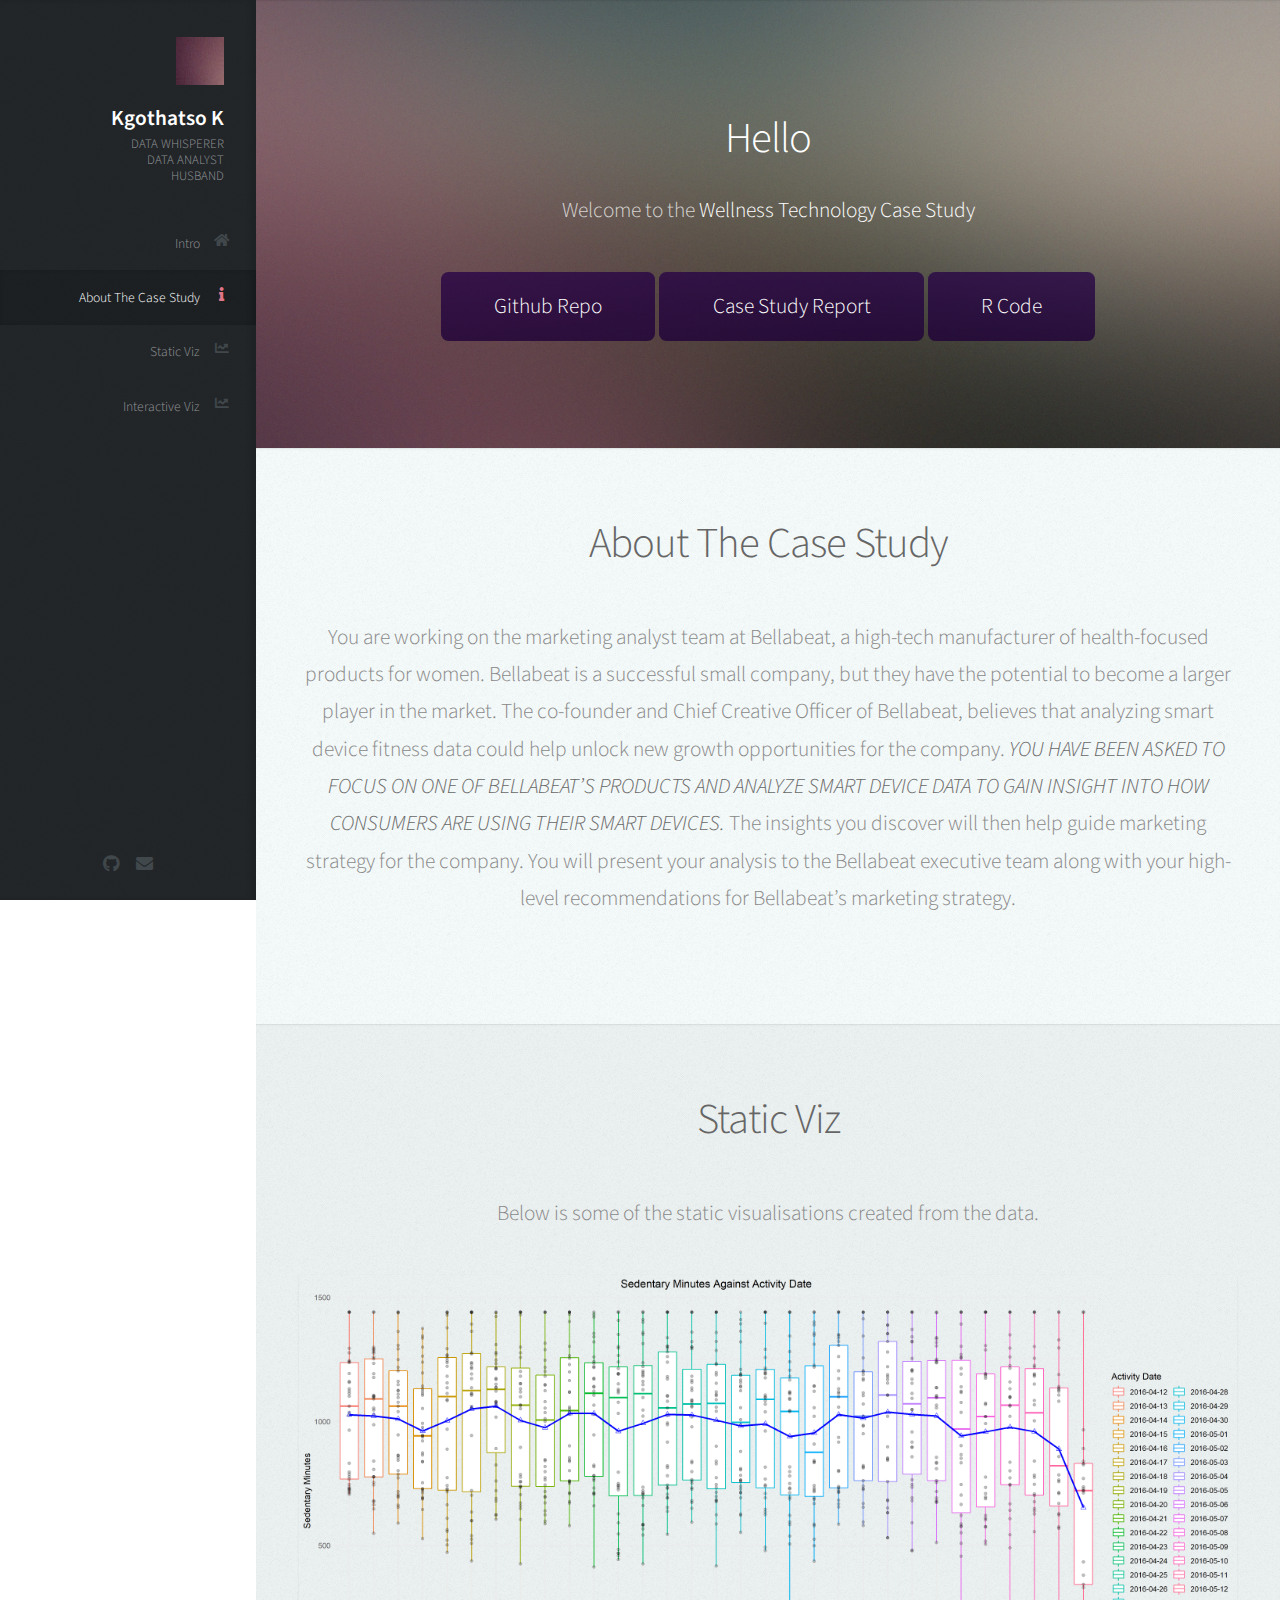
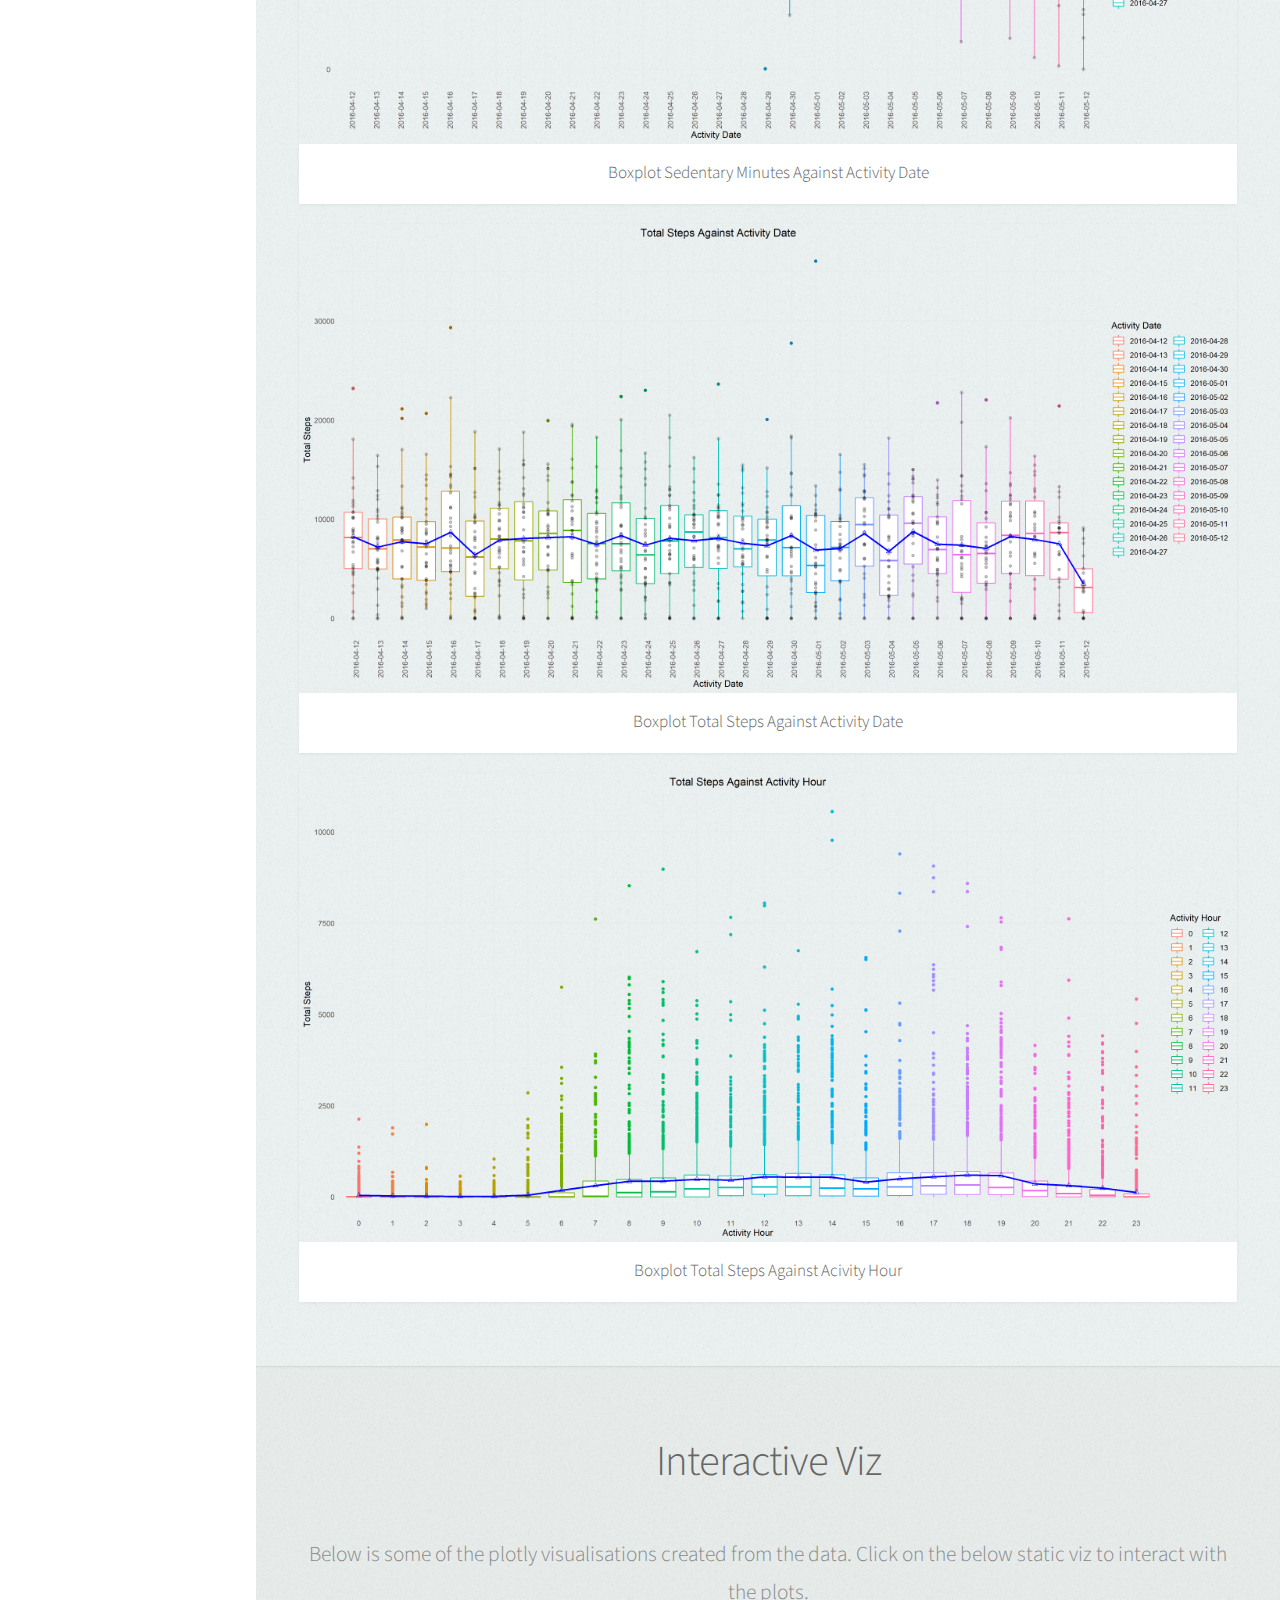
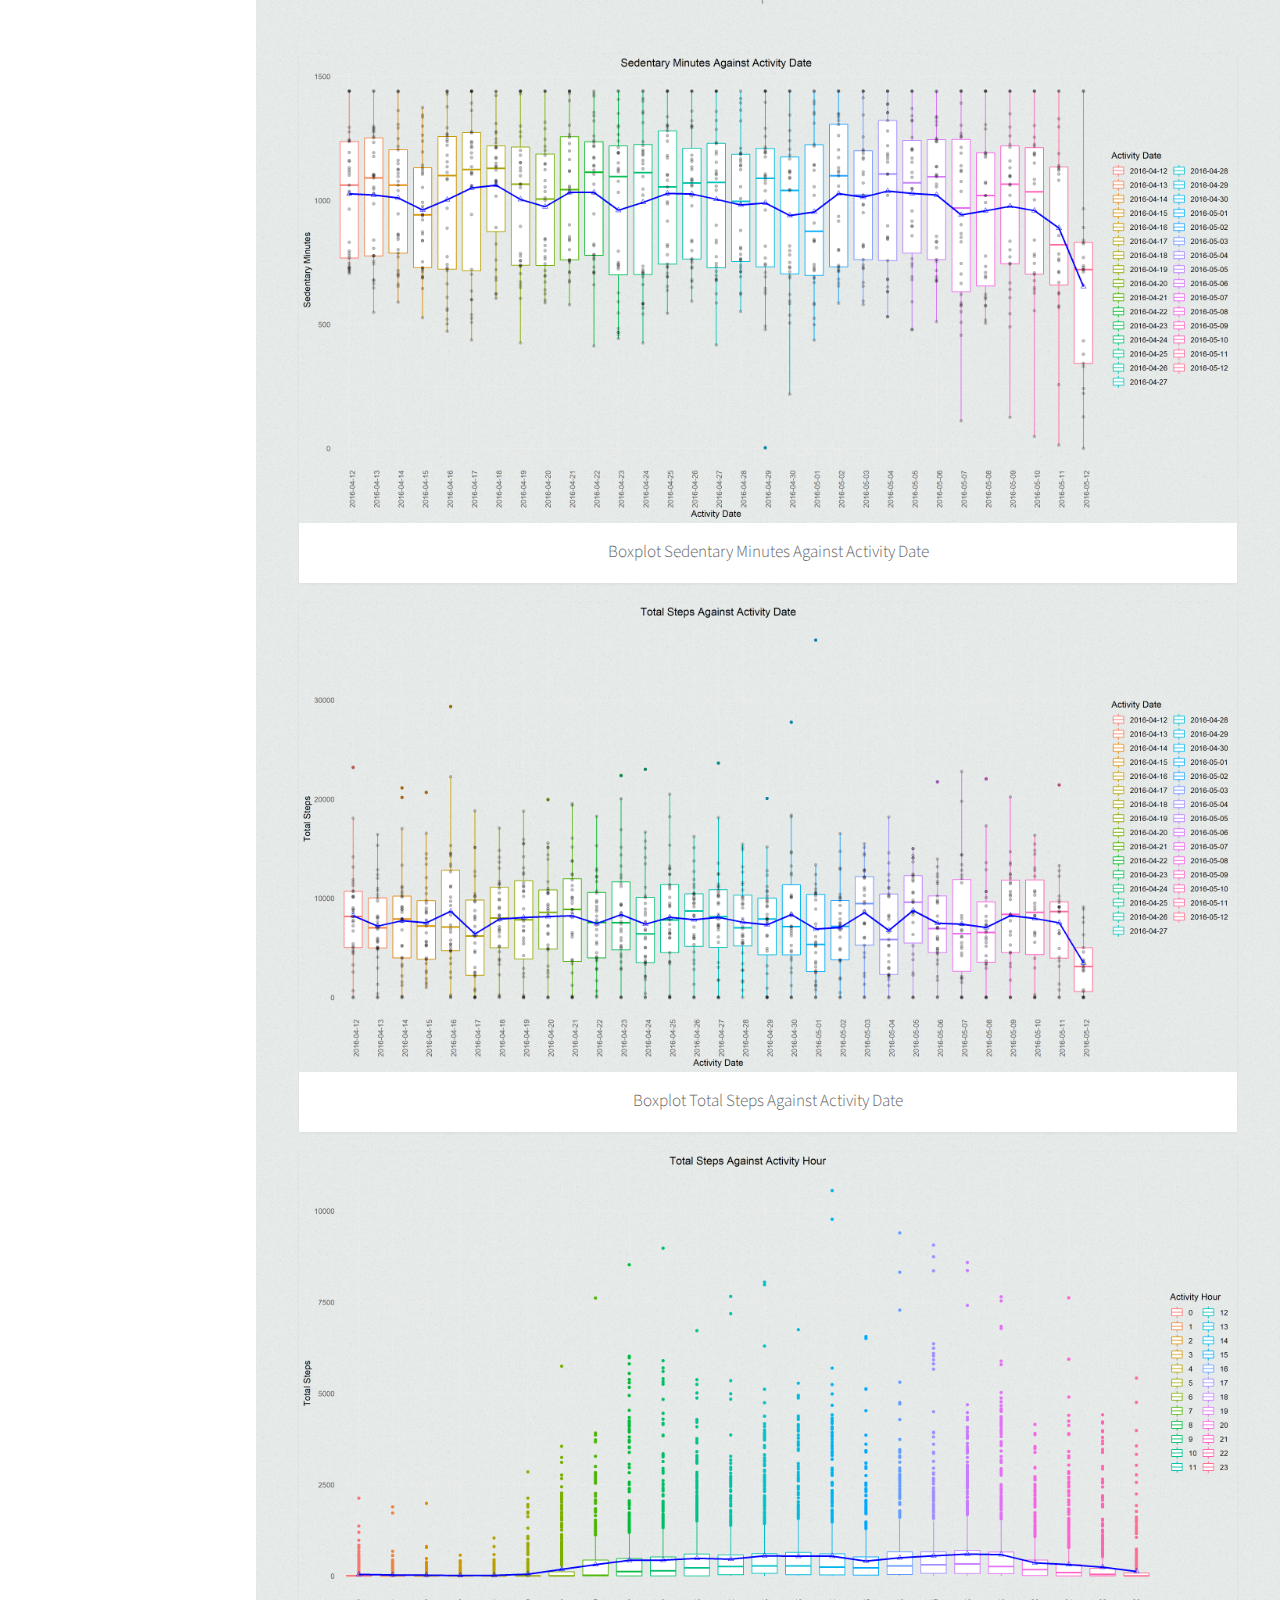
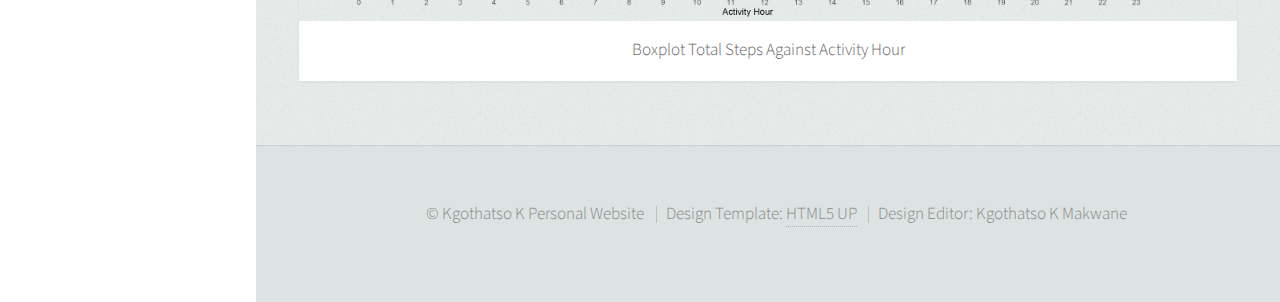
==== commit e6b3a5e8: "Update wellness_technology.html" ====
--- a/wellness_technology.html
+++ b/wellness_technology.html
@@ -120,6 +120,9 @@
 								<a href="https://github.com/Kgothatso-K/Case-Study-Wellness-Technology" class="button scrolly">
 									Github Repo
 								</a>
+								<a href="https://github.com/Kgothatso-K/Case-Study-Wellness-Technology/blob/main/Wellness%20Technology%20Case%20Study%20Report.pdf" class="button scrolly">
+									Case Study Report
+								</a>
 								<a href="https://github.com/Kgothatso-K/Case-Study-Wellness-Technology/blob/main/Wellness%20Technology%20Code.md" class="button scrolly">
 									R Code
 								</a>
@@ -282,4 +285,4 @@
 			<script src="assets/js/main.js"></script>
 
 	</body>
-</html>+</html>
